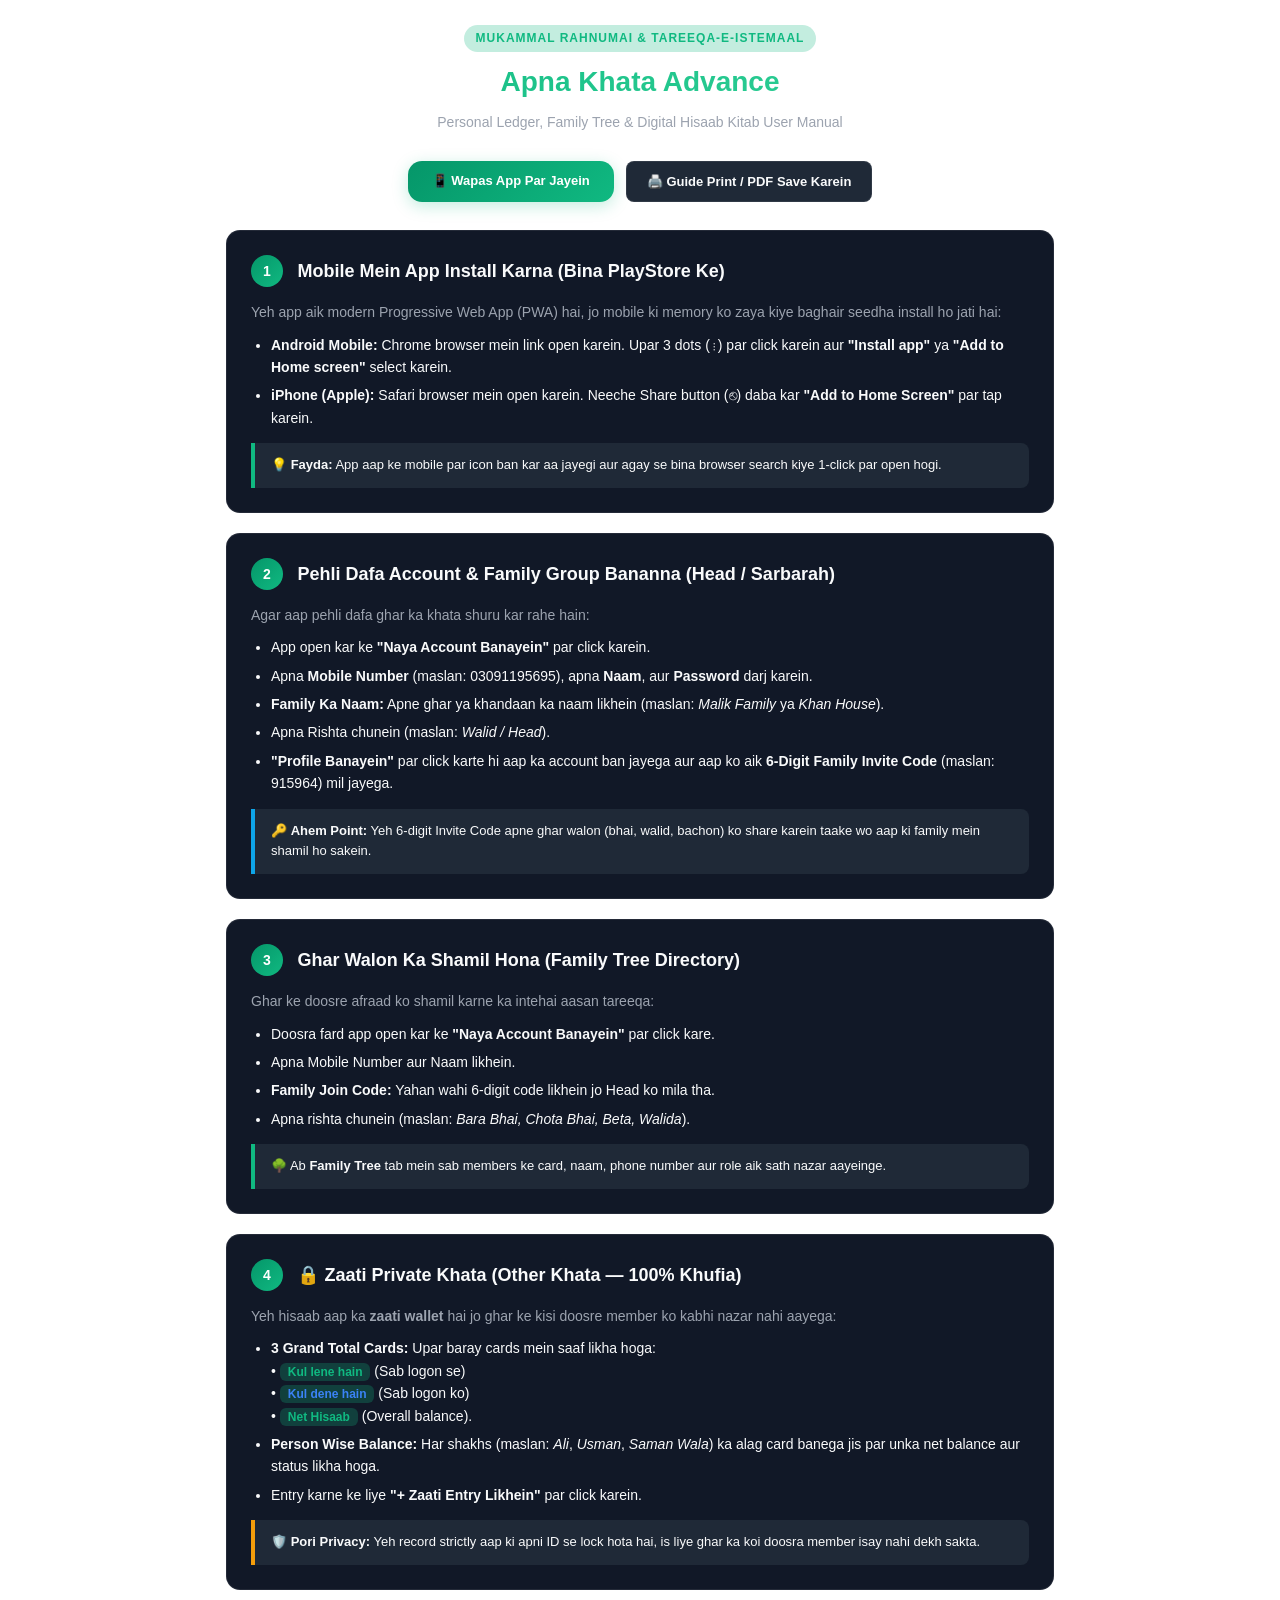
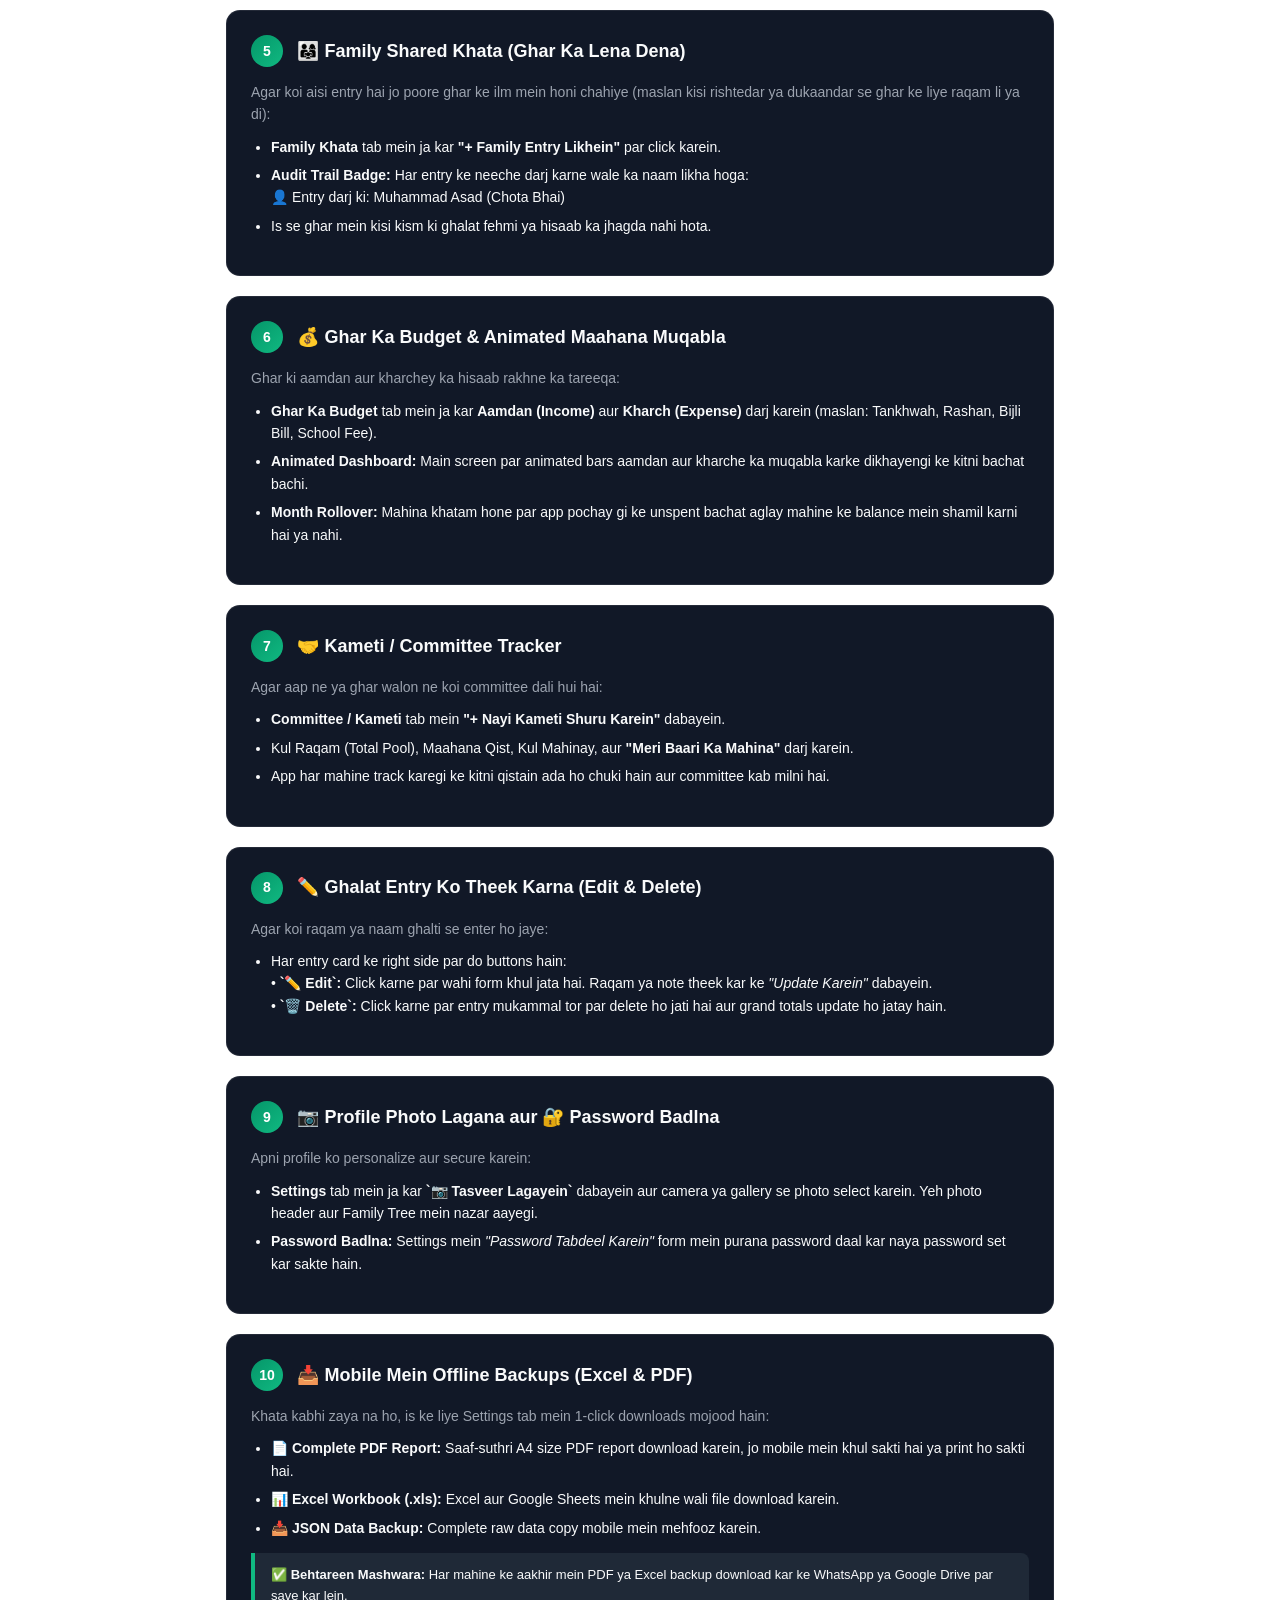
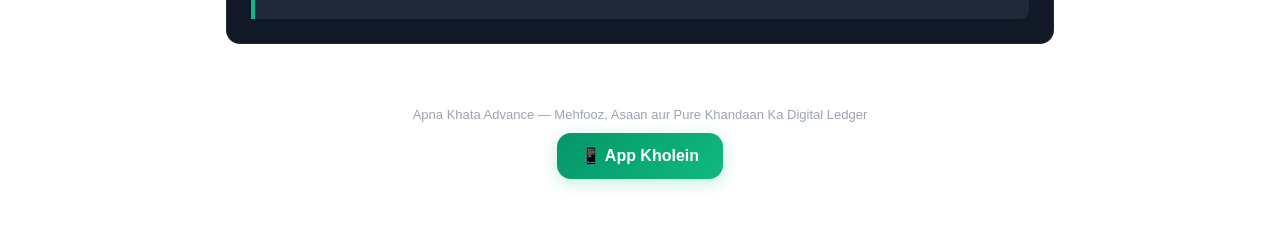
==== guide.html @ c57c8ec0 "Add files via upload" ====
<!DOCTYPE html>
<html lang="ur" dir="ltr">
<head>
  <meta charset="UTF-8">
  <meta name="viewport" content="width=device-width, initial-scale=1.0">
  <title>Apna Khata Advance - User Guide & Rahnumai</title>
  <link rel="icon" type="image/png" href="app-icon-192.png">
  <link rel="stylesheet" href="styles.css">
  <style>
    :root {
      --guide-max-w: 860px;
    }
    body {
      background-color: var(--bg-body);
      color: var(--text-main);
      font-family: -apple-system, BlinkMacSystemFont, "Segoe UI", Roboto, Oxygen, Ubuntu, Cantarell, sans-serif;
      line-height: 1.6;
      margin: 0;
      padding: 0;
    }
    .guide-container {
      max-width: var(--guide-max-w);
      margin: 0 auto;
      padding: 24px 16px 60px;
    }
    .guide-header {
      text-align: center;
      margin-bottom: 28px;
    }
    .guide-badge {
      display: inline-block;
      background: var(--primary-glow);
      color: var(--primary);
      padding: 4px 12px;
      border-radius: 20px;
      font-size: 12px;
      font-weight: 800;
      letter-spacing: 1px;
      text-transform: uppercase;
      margin-bottom: 8px;
    }
    .guide-title {
      font-size: 28px;
      font-weight: 900;
      margin: 0 0 6px;
      background: linear-gradient(135deg, #10b981 0%, #34d399 100%);
      -webkit-background-clip: text;
      -webkit-text-fill-color: transparent;
    }
    .guide-sub {
      font-size: 14px;
      color: var(--text-muted);
      margin: 0;
    }
    .guide-banner-card {
      background: var(--bg-card);
      border: 1px solid var(--border);
      border-radius: var(--radius-lg);
      overflow: hidden;
      margin-bottom: 32px;
      box-shadow: 0 10px 30px rgba(0,0,0,0.25);
    }
    .guide-banner-img {
      width: 100%;
      height: auto;
      display: block;
    }
    .guide-actions-bar {
      display: flex;
      justify-content: center;
      gap: 12px;
      padding: 16px;
      background: var(--bg-card-subtle);
      border-top: 1px solid var(--border);
      flex-wrap: wrap;
    }
    .guide-step-card {
      background: var(--bg-card);
      border: 1px solid var(--border);
      border-radius: var(--radius-md);
      padding: 24px;
      margin-bottom: 20px;
      position: relative;
      transition: transform 0.2s ease, box-shadow 0.2s ease;
    }
    .guide-step-card:hover {
      box-shadow: 0 8px 24px rgba(0,0,0,0.15);
    }
    .step-number-badge {
      display: inline-flex;
      align-items: center;
      justify-content: center;
      width: 32px;
      height: 32px;
      background: var(--primary-gradient);
      color: #fff;
      border-radius: 50%;
      font-weight: 800;
      font-size: 14px;
      margin-right: 10px;
      vertical-align: middle;
    }
    .step-heading {
      font-size: 18px;
      font-weight: 800;
      color: var(--text-main);
      display: inline-block;
      vertical-align: middle;
      margin: 0;
    }
    .step-content {
      margin-top: 14px;
      font-size: 14px;
      color: var(--text-muted);
    }
    .step-content p {
      margin: 0 0 10px;
    }
    .step-list {
      margin: 0 0 14px;
      padding-left: 20px;
    }
    .step-list li {
      margin-bottom: 6px;
      color: var(--text-main);
    }
    .tip-box {
      background: var(--bg-card-subtle);
      border-left: 4px solid var(--primary);
      padding: 12px 16px;
      border-radius: 0 var(--radius-sm) var(--radius-sm) 0;
      font-size: 13px;
      color: var(--text-main);
      margin-top: 12px;
    }
    .tip-box.blue {
      border-left-color: var(--accent);
    }
    .tip-box.amber {
      border-left-color: #f59e0b;
    }
    .highlight-pill {
      background: var(--primary-glow);
      color: var(--primary);
      padding: 2px 8px;
      border-radius: 6px;
      font-weight: 700;
      font-size: 12px;
    }

    @media print {
      body {
        background: #fff !important;
        color: #000 !important;
      }
      .guide-actions-bar, .theme-toggle-btn {
        display: none !important;
      }
      .guide-step-card {
        border: 1px solid #ddd !important;
        background: #fff !important;
        page-break-inside: avoid;
      }
      .guide-title {
        -webkit-text-fill-color: #047857 !important;
      }
    }
  </style>
</head>
<body>

  <div class="guide-container">

    <!-- HEADER -->
    <header class="guide-header">
      <span class="guide-badge">Mukammal Rahnumai & Tareeqa-e-Istemaal</span>
      <h1 class="guide-title">Apna Khata Advance</h1>
      <p class="guide-sub">Personal Ledger, Family Tree & Digital Hisaab Kitab User Manual</p>
    </header>

    <!-- ACTION BAR -->
    <div style="display: flex; justify-content: center; gap: 12px; margin-bottom: 28px; flex-wrap: wrap;">
      <a href="index.html" class="btn-primary" style="text-decoration:none; width:auto; padding:10px 24px; font-size:13px; font-weight:800;">
        📱 Wapas App Par Jayein
      </a>
      <button type="button" class="month-nav-btn" onclick="window.print()" style="padding:10px 20px; font-size:13px; font-weight:800;">
        🖨️ Guide Print / PDF Save Karein
      </button>
    </div>

    <!-- STEP 1: INSTALL APP -->
    <div class="guide-step-card">
      <div>
        <span class="step-number-badge">1</span>
        <h2 class="step-heading">Mobile Mein App Install Karna (Bina PlayStore Ke)</h2>
      </div>
      <div class="step-content">
        <p>Yeh app aik modern Progressive Web App (PWA) hai, jo mobile ki memory ko zaya kiye baghair seedha install ho jati hai:</p>
        <ul class="step-list">
          <li><strong>Android Mobile:</strong> Chrome browser mein link open karein. Upar 3 dots (⋮) par click karein aur <strong>"Install app"</strong> ya <strong>"Add to Home screen"</strong> select karein.</li>
          <li><strong>iPhone (Apple):</strong> Safari browser mein open karein. Neeche Share button (⎋) daba kar <strong>"Add to Home Screen"</strong> par tap karein.</li>
        </ul>
        <div class="tip-box">
          💡 <strong>Fayda:</strong> App aap ke mobile par icon ban kar aa jayegi aur agay se bina browser search kiye 1-click par open hogi.
        </div>
      </div>
    </div>

    <!-- STEP 2: REGISTER HEAD & CREATE FAMILY -->
    <div class="guide-step-card">
      <div>
        <span class="step-number-badge">2</span>
        <h2 class="step-heading">Pehli Dafa Account & Family Group Bananna (Head / Sarbarah)</h2>
      </div>
      <div class="step-content">
        <p>Agar aap pehli dafa ghar ka khata shuru kar rahe hain:</p>
        <ul class="step-list">
          <li>App open kar ke <strong>"Naya Account Banayein"</strong> par click karein.</li>
          <li>Apna <strong>Mobile Number</strong> (maslan: <code>03091195695</code>), apna <strong>Naam</strong>, aur <strong>Password</strong> darj karein.</li>
          <li><strong>Family Ka Naam:</strong> Apne ghar ya khandaan ka naam likhein (maslan: <em>Malik Family</em> ya <em>Khan House</em>).</li>
          <li>Apna Rishta chunein (maslan: <em>Walid / Head</em>).</li>
          <li><strong>"Profile Banayein"</strong> par click karte hi aap ka account ban jayega aur aap ko aik <strong>6-Digit Family Invite Code</strong> (maslan: <code>915964</code>) mil jayega.</li>
        </ul>
        <div class="tip-box blue">
          🔑 <strong>Ahem Point:</strong> Yeh 6-digit Invite Code apne ghar walon (bhai, walid, bachon) ko share karein taake wo aap ki family mein shamil ho sakein.
        </div>
      </div>
    </div>

    <!-- STEP 3: FAMILY TREE -->
    <div class="guide-step-card">
      <div>
        <span class="step-number-badge">3</span>
        <h2 class="step-heading">Ghar Walon Ka Shamil Hona (Family Tree Directory)</h2>
      </div>
      <div class="step-content">
        <p>Ghar ke doosre afraad ko shamil karne ka intehai aasan tareeqa:</p>
        <ul class="step-list">
          <li>Doosra fard app open kar ke <strong>"Naya Account Banayein"</strong> par click kare.</li>
          <li>Apna Mobile Number aur Naam likhein.</li>
          <li><strong>Family Join Code:</strong> Yahan wahi 6-digit code likhein jo Head ko mila tha.</li>
          <li>Apna rishta chunein (maslan: <em>Bara Bhai, Chota Bhai, Beta, Walida</em>).</li>
        </ul>
        <div class="tip-box">
          🌳 Ab <strong>Family Tree</strong> tab mein sab members ke card, naam, phone number aur role aik sath nazar aayeinge.
        </div>
      </div>
    </div>

    <!-- STEP 4: ZAATI PRIVATE KHATA -->
    <div class="guide-step-card">
      <div>
        <span class="step-number-badge">4</span>
        <h2 class="step-heading">🔒 Zaati Private Khata (Other Khata — 100% Khufia)</h2>
      </div>
      <div class="step-content">
        <p>Yeh hisaab aap ka <strong>zaati wallet</strong> hai jo ghar ke kisi doosre member ko kabhi nazar nahi aayega:</p>
        <ul class="step-list">
          <li><strong>3 Grand Total Cards:</strong> Upar baray cards mein saaf likha hoga:
            <br>• <span class="highlight-pill" style="color:#10b981;">Kul lene hain</span> (Sab logon se)
            <br>• <span class="highlight-pill" style="color:#3b82f6;">Kul dene hain</span> (Sab logon ko)
            <br>• <span class="highlight-pill">Net Hisaab</span> (Overall balance).
          </li>
          <li><strong>Person Wise Balance:</strong> Har shakhs (maslan: <em>Ali</em>, <em>Usman</em>, <em>Saman Wala</em>) ka alag card banega jis par unka net balance aur status likha hoga.</li>
          <li>Entry karne ke liye <strong>"+ Zaati Entry Likhein"</strong> par click karein.</li>
        </ul>
        <div class="tip-box amber">
          🛡️ <strong>Pori Privacy:</strong> Yeh record strictly aap ki apni ID se lock hota hai, is liye ghar ka koi doosra member isay nahi dekh sakta.
        </div>
      </div>
    </div>

    <!-- STEP 5: FAMILY SHARED KHATA -->
    <div class="guide-step-card">
      <div>
        <span class="step-number-badge">5</span>
        <h2 class="step-heading">👨‍👩‍👧 Family Shared Khata (Ghar Ka Lena Dena)</h2>
      </div>
      <div class="step-content">
        <p>Agar koi aisi entry hai jo poore ghar ke ilm mein honi chahiye (maslan kisi rishtedar ya dukaandar se ghar ke liye raqam li ya di):</p>
        <ul class="step-list">
          <li><strong>Family Khata</strong> tab mein ja kar <strong>"+ Family Entry Likhein"</strong> par click karein.</li>
          <li><strong>Audit Trail Badge:</strong> Har entry ke neeche darj karne wale ka naam likha hoga:
            <br><code>👤 Entry darj ki: Muhammad Asad (Chota Bhai)</code>
          </li>
          <li>Is se ghar mein kisi kism ki ghalat fehmi ya hisaab ka jhagda nahi hota.</li>
        </ul>
      </div>
    </div>

    <!-- STEP 6: HOUSEHOLD BUDGET & COMPARISON DASHBOARD -->
    <div class="guide-step-card">
      <div>
        <span class="step-number-badge">6</span>
        <h2 class="step-heading">💰 Ghar Ka Budget & Animated Maahana Muqabla</h2>
      </div>
      <div class="step-content">
        <p>Ghar ki aamdan aur kharchey ka hisaab rakhne ka tareeqa:</p>
        <ul class="step-list">
          <li><strong>Ghar Ka Budget</strong> tab mein ja kar <strong>Aamdan (Income)</strong> aur <strong>Kharch (Expense)</strong> darj karein (maslan: Tankhwah, Rashan, Bijli Bill, School Fee).</li>
          <li><strong>Animated Dashboard:</strong> Main screen par animated bars aamdan aur kharche ka muqabla karke dikhayengi ke kitni bachat bachi.</li>
          <li><strong>Month Rollover:</strong> Mahina khatam hone par app pochay gi ke unspent bachat aglay mahine ke balance mein shamil karni hai ya nahi.</li>
        </ul>
      </div>
    </div>

    <!-- STEP 7: KAMETI TRACKER -->
    <div class="guide-step-card">
      <div>
        <span class="step-number-badge">7</span>
        <h2 class="step-heading">🤝 Kameti / Committee Tracker</h2>
      </div>
      <div class="step-content">
        <p>Agar aap ne ya ghar walon ne koi committee dali hui hai:</p>
        <ul class="step-list">
          <li><strong>Committee / Kameti</strong> tab mein <strong>"+ Nayi Kameti Shuru Karein"</strong> dabayein.</li>
          <li>Kul Raqam (Total Pool), Maahana Qist, Kul Mahinay, aur <strong>"Meri Baari Ka Mahina"</strong> darj karein.</li>
          <li>App har mahine track karegi ke kitni qistain ada ho chuki hain aur committee kab milni hai.</li>
        </ul>
      </div>
    </div>

    <!-- STEP 8: EDIT & DELETE MISTAKES -->
    <div class="guide-step-card">
      <div>
        <span class="step-number-badge">8</span>
        <h2 class="step-heading">✏️ Ghalat Entry Ko Theek Karna (Edit & Delete)</h2>
      </div>
      <div class="step-content">
        <p>Agar koi raqam ya naam ghalti se enter ho jaye:</p>
        <ul class="step-list">
          <li>Har entry card ke right side par do buttons hain:
            <br>• <strong>`✏️ Edit`:</strong> Click karne par wahi form khul jata hai. Raqam ya note theek kar ke <em>"Update Karein"</em> dabayein.
            <br>• <strong>`🗑️ Delete`:</strong> Click karne par entry mukammal tor par delete ho jati hai aur grand totals update ho jatay hain.
          </li>
        </ul>
      </div>
    </div>

    <!-- STEP 9: PROFILE PHOTO & PASSWORD -->
    <div class="guide-step-card">
      <div>
        <span class="step-number-badge">9</span>
        <h2 class="step-heading">📷 Profile Photo Lagana aur 🔐 Password Badlna</h2>
      </div>
      <div class="step-content">
        <p>Apni profile ko personalize aur secure karein:</p>
        <ul class="step-list">
          <li><strong>Settings</strong> tab mein ja kar <strong>`📷 Tasveer Lagayein`</strong> dabayein aur camera ya gallery se photo select karein. Yeh photo header aur Family Tree mein nazar aayegi.</li>
          <li><strong>Password Badlna:</strong> Settings mein <em>"Password Tabdeel Karein"</em> form mein purana password daal kar naya password set kar sakte hain.</li>
        </ul>
      </div>
    </div>

    <!-- STEP 10: OFFLINE BACKUPS -->
    <div class="guide-step-card">
      <div>
        <span class="step-number-badge">10</span>
        <h2 class="step-heading">📥 Mobile Mein Offline Backups (Excel & PDF)</h2>
      </div>
      <div class="step-content">
        <p>Khata kabhi zaya na ho, is ke liye Settings tab mein 1-click downloads mojood hain:</p>
        <ul class="step-list">
          <li><strong>📄 Complete PDF Report:</strong> Saaf-suthri A4 size PDF report download karein, jo mobile mein khul sakti hai ya print ho sakti hai.</li>
          <li><strong>📊 Excel Workbook (.xls):</strong> Excel aur Google Sheets mein khulne wali file download karein.</li>
          <li><strong>📥 JSON Data Backup:</strong> Complete raw data copy mobile mein mehfooz karein.</li>
        </ul>
        <div class="tip-box">
          ✅ <strong>Behtareen Mashwara:</strong> Har mahine ke aakhir mein PDF ya Excel backup download kar ke WhatsApp ya Google Drive par save kar lein.
        </div>
      </div>
    </div>

    <!-- FOOTER -->
    <div style="text-align: center; margin-top: 40px; padding-top: 20px; border-top: 1px solid var(--border); color: var(--text-muted); font-size: 13px;">
      <p>Apna Khata Advance — Mehfooz, Asaan aur Pure Khandaan Ka Digital Ledger</p>
      <a href="index.html" class="btn-primary" style="text-decoration:none; display:inline-block; width:auto; padding:10px 24px; font-weight:800; margin-top:8px;">
        📱 App Kholein
      </a>
    </div>

  </div>

</body>
</html>
---- styles.css ----
:root {
  --bg-main: #0b0f19;
  --bg-card: #111827;
  --bg-card-subtle: #1f2937;
  --bg-card-hover: #283548;
  --primary: #10b981;
  --primary-glow: rgba(16, 185, 129, 0.25);
  --primary-gradient: linear-gradient(135deg, #059669 0%, #10b981 100%);
  --accent: #0ea5e9;
  --accent-gradient: linear-gradient(135deg, #0284c7 0%, #38bdf8 100%);
  --success: #10b981;
  --success-bg: rgba(16, 185, 129, 0.12);
  --danger: #ef4444;
  --danger-bg: rgba(239, 68, 68, 0.12);
  --warning: #f59e0b;
  --text-main: #f9fafb;
  --text-muted: #9ca3af;
  --border: rgba(255, 255, 255, 0.08);
  --border-focus: #10b981;
  --radius-sm: 8px;
  --radius-md: 14px;
  --radius-lg: 22px;
  --shadow: 0 10px 25px -5px rgba(0, 0, 0, 0.4);
  --font: -apple-system, BlinkMacSystemFont, "Segoe UI", Roboto, Helvetica, Arial, sans-serif;
}

/* LIGHT THEME VARIABLES */
body.light-theme {
  --bg-main: #f1f5f9;
  --bg-card: #ffffff;
  --bg-card-subtle: #f8fafc;
  --bg-card-hover: #e2e8f0;
  --text-main: #0f172a;
  --text-muted: #64748b;
  --border: rgba(0, 0, 0, 0.08);
  --border-focus: #059669;
  --shadow: 0 8px 20px -3px rgba(0, 0, 0, 0.08);
}

* {
  box-sizing: border-box;
  margin: 0;
  padding: 0;
  font-family: var(--font);
  -webkit-tap-highlight-color: transparent;
}

body {
  background: var(--bg-main);
  color: var(--text-main);
  min-height: 100vh;
  display: flex;
  flex-direction: column;
  transition: background 0.25s ease, color 0.25s ease;
}

/* INSTALL BANNER */
.install-banner {
  background: linear-gradient(90deg, #059669, #0284c7);
  color: #fff;
  padding: 12px 18px;
  display: flex;
  align-items: center;
  justify-content: space-between;
  box-shadow: 0 4px 14px rgba(5, 150, 105, 0.35);
  position: sticky;
  top: 0;
  z-index: 1000;
  animation: slideDown 0.3s ease;
}

@keyframes slideDown {
  from { transform: translateY(-100%); }
  to { transform: translateY(0); }
}

.install-btn {
  background: #ffffff;
  color: #059669;
  border: none;
  padding: 8px 18px;
  border-radius: 20px;
  font-size: 13px;
  font-weight: 800;
  cursor: pointer;
  box-shadow: 0 2px 8px rgba(0, 0, 0, 0.15);
}

.install-btn:active { transform: scale(0.96); }

/* AUTH SCREEN */
.auth-container {
  min-height: 100vh;
  display: flex;
  align-items: center;
  justify-content: center;
  padding: 20px;
  background: radial-gradient(circle at 50% 10%, #064e3b 0%, var(--bg-main) 75%);
}

.auth-card {
  width: 100%;
  max-width: 440px;
  background: var(--bg-card);
  border: 1px solid var(--border);
  border-radius: var(--radius-lg);
  padding: 32px 26px;
  box-shadow: var(--shadow);
}

.brand-icon-img {
  width: 58px;
  height: 58px;
  border-radius: 16px;
  margin-bottom: 8px;
  box-shadow: 0 6px 16px var(--primary-glow);
}

.auth-tabs {
  display: flex;
  background: var(--bg-card-subtle);
  padding: 4px;
  border-radius: var(--radius-md);
  margin-bottom: 24px;
}

.auth-tab {
  flex: 1;
  padding: 10px;
  border: none;
  background: transparent;
  color: var(--text-muted);
  font-weight: 700;
  font-size: 14px;
  border-radius: var(--radius-sm);
  cursor: pointer;
}

.auth-tab.active {
  background: var(--primary-gradient);
  color: #fff;
  box-shadow: 0 4px 10px var(--primary-glow);
}

.form-group {
  margin-bottom: 16px;
}

.form-group label {
  display: block;
  font-size: 12px;
  font-weight: 700;
  color: var(--text-muted);
  margin-bottom: 6px;
  text-transform: uppercase;
  letter-spacing: 0.5px;
}

.form-input, .form-select {
  width: 100%;
  background: var(--bg-card-subtle);
  border: 1px solid var(--border);
  border-radius: var(--radius-md);
  padding: 12px 16px;
  color: var(--text-main);
  font-size: 15px;
  outline: none;
  transition: all 0.2s ease;
}

.form-input:focus, .form-select:focus {
  border-color: var(--border-focus);
  box-shadow: 0 0 0 3px var(--primary-glow);
}

.btn-primary {
  width: 100%;
  padding: 14px;
  background: var(--primary-gradient);
  color: #fff;
  border: none;
  border-radius: var(--radius-md);
  font-size: 16px;
  font-weight: 800;
  cursor: pointer;
  box-shadow: 0 4px 16px var(--primary-glow);
  transition: transform 0.15s ease;
}

.btn-primary:active { transform: scale(0.98); }

/* APP HEADER */
.app-header {
  background: var(--bg-card);
  border-bottom: 1px solid var(--border);
  padding: 12px 20px;
  position: sticky;
  top: 0;
  z-index: 50;
  backdrop-filter: blur(12px);
}

.header-inner {
  max-width: 1200px;
  margin: 0 auto;
  display: flex;
  justify-content: space-between;
  align-items: center;
}

.theme-toggle-btn {
  background: var(--bg-card-subtle);
  border: 1px solid var(--border);
  color: var(--text-main);
  padding: 8px 12px;
  border-radius: 20px;
  font-size: 13px;
  font-weight: 700;
  cursor: pointer;
  display: inline-flex;
  align-items: center;
  gap: 6px;
}

.user-box {
  display: flex;
  align-items: center;
  gap: 12px;
}

.user-avatar {
  width: 38px;
  height: 38px;
  border-radius: 50%;
  background: var(--primary-gradient);
  color: #fff;
  display: flex;
  align-items: center;
  justify-content: center;
  font-weight: 800;
  font-size: 15px;
}

/* APP NAVIGATION TABS */
.app-nav {
  background: var(--bg-card);
  border-bottom: 1px solid var(--border);
  overflow-x: auto;
  white-space: nowrap;
}

.nav-inner {
  max-width: 1200px;
  margin: 0 auto;
  display: flex;
  padding: 0 16px;
  gap: 6px;
}

.nav-tab-btn {
  padding: 14px 16px;
  background: transparent;
  border: none;
  color: var(--text-muted);
  font-weight: 700;
  font-size: 14px;
  cursor: pointer;
  border-bottom: 3px solid transparent;
  transition: all 0.2s ease;
}

.nav-tab-btn.active {
  color: var(--primary);
  border-bottom-color: var(--primary);
}

/* MAIN CONTENT */
.main-content {
  max-width: 1200px;
  margin: 0 auto;
  padding: 24px 16px 80px;
  width: 100%;
  flex: 1;
}

.view-section {
  display: none;
}

.view-section.active {
  display: block;
}

/* MONTH SELECTOR BAR */
.month-selector-bar {
  display: flex;
  justify-content: space-between;
  align-items: center;
  background: var(--bg-card);
  border: 1px solid var(--border);
  border-radius: var(--radius-md);
  padding: 12px 18px;
  margin-bottom: 20px;
  flex-wrap: wrap;
  gap: 12px;
}

.month-nav-btn {
  background: var(--bg-card-subtle);
  border: 1px solid var(--border);
  color: var(--text-main);
  padding: 8px 14px;
  border-radius: var(--radius-sm);
  font-weight: 700;
  cursor: pointer;
}

/* STAT CARDS */
.stats-grid {
  display: grid;
  grid-template-columns: repeat(auto-fit, minmax(240px, 1fr));
  gap: 16px;
  margin-bottom: 24px;
}

.stat-card {
  background: var(--bg-card);
  border: 1px solid var(--border);
  border-radius: var(--radius-md);
  padding: 20px;
  display: flex;
  align-items: center;
  gap: 16px;
  box-shadow: var(--shadow);
  transition: transform 0.2s;
}

.stat-card:hover { transform: translateY(-2px); }

.stat-icon {
  width: 52px;
  height: 52px;
  border-radius: var(--radius-md);
  display: flex;
  align-items: center;
  justify-content: center;
  font-size: 24px;
}

.stat-icon.green { background: var(--success-bg); color: var(--success); }
.stat-icon.red { background: var(--danger-bg); color: var(--danger); }
.stat-icon.blue { background: rgba(14, 165, 233, 0.15); color: var(--accent); }
.stat-icon.purple { background: rgba(168, 85, 247, 0.15); color: #c084fc; }

.stat-info h3 {
  font-size: 12px;
  color: var(--text-muted);
  font-weight: 700;
  text-transform: uppercase;
}

.stat-info p {
  font-size: 22px;
  font-weight: 800;
  margin-top: 4px;
}

/* ANIMATED COMPARISON CHART */
.chart-container {
  background: var(--bg-card);
  border: 1px solid var(--border);
  border-radius: var(--radius-md);
  padding: 22px;
  margin-bottom: 24px;
  box-shadow: var(--shadow);
}

.comparison-bars {
  display: flex;
  flex-direction: column;
  gap: 16px;
  margin-top: 16px;
}

.bar-row {
  display: flex;
  flex-direction: column;
  gap: 6px;
}

.bar-header {
  display: flex;
  justify-content: space-between;
  font-size: 13px;
  font-weight: 700;
}

.bar-track {
  height: 14px;
  background: var(--bg-card-subtle);
  border-radius: 10px;
  overflow: hidden;
}

.bar-fill {
  height: 100%;
  border-radius: 10px;
  transition: width 0.8s cubic-bezier(0.4, 0, 0.2, 1);
}

.bar-fill.income { background: var(--primary-gradient); }
.bar-fill.expense { background: linear-gradient(135deg, #ef4444, #f43f5e); }
.bar-fill.savings { background: var(--accent-gradient); }

/* ROLLOVER PROMPT BANNER */
.rollover-box {
  background: linear-gradient(135deg, rgba(16, 185, 129, 0.12), rgba(14, 165, 233, 0.12));
  border: 1px solid rgba(16, 185, 129, 0.3);
  border-radius: var(--radius-md);
  padding: 18px 20px;
  margin-bottom: 24px;
  display: flex;
  justify-content: space-between;
  align-items: center;
  flex-wrap: wrap;
  gap: 12px;
}

.btn-rollover {
  background: var(--primary);
  color: #fff;
  border: none;
  padding: 10px 18px;
  border-radius: var(--radius-sm);
  font-weight: 800;
  cursor: pointer;
}

/* CARD LISTS */
.card-list {
  display: flex;
  flex-direction: column;
  gap: 12px;
}

.item-card {
  background: var(--bg-card);
  border: 1px solid var(--border);
  border-radius: var(--radius-md);
  padding: 16px 20px;
  display: flex;
  justify-content: space-between;
  align-items: center;
  transition: all 0.2s ease;
}

.item-card:hover {
  border-color: rgba(255, 255, 255, 0.2);
  transform: translateY(-2px);
}

.item-main h4 {
  font-size: 16px;
  font-weight: 800;
  display: flex;
  align-items: center;
  gap: 8px;
}

.tag-private {
  font-size: 10px;
  background: rgba(239, 68, 68, 0.15);
  color: var(--danger);
  border: 1px solid rgba(239, 68, 68, 0.3);
  padding: 2px 6px;
  border-radius: 10px;
  font-weight: 700;
}

.tag-family {
  font-size: 10px;
  background: rgba(16, 185, 129, 0.15);
  color: var(--success);
  border: 1px solid rgba(16, 185, 129, 0.3);
  padding: 2px 6px;
  border-radius: 10px;
  font-weight: 700;
}

.item-amount {
  font-size: 18px;
  font-weight: 800;
}

.amount-receivable { color: var(--success); }
.amount-payable { color: var(--danger); }
.amount-neutral { color: var(--accent); }

/* MODALS */
.modal-overlay {
  position: fixed;
  inset: 0;
  background: rgba(0, 0, 0, 0.75);
  backdrop-filter: blur(6px);
  display: flex;
  align-items: center;
  justify-content: center;
  padding: 16px;
  z-index: 300;
  opacity: 0;
  pointer-events: none;
  transition: opacity 0.2s ease;
}

.modal-overlay.active {
  opacity: 1;
  pointer-events: auto;
}

.modal-content {
  background: var(--bg-card);
  border: 1px solid var(--border);
  border-radius: var(--radius-lg);
  width: 100%;
  max-width: 480px;
  max-height: 90vh;
  overflow-y: auto;
  box-shadow: var(--shadow);
  padding: 24px;
}

.modal-header {
  display: flex;
  justify-content: space-between;
  align-items: center;
  margin-bottom: 20px;
}

.btn-close-modal {
  background: transparent;
  border: none;
  font-size: 22px;
  color: var(--text-muted);
  cursor: pointer;
}

.toast-notice {
  position: fixed;
  bottom: 24px;
  right: 24px;
  background: var(--primary-gradient);
  color: #fff;
  padding: 12px 24px;
  border-radius: var(--radius-md);
  font-size: 14px;
  font-weight: 800;
  box-shadow: 0 10px 25px rgba(5, 150, 105, 0.4);
  transform: translateY(100px);
  opacity: 0;
  transition: all 0.3s ease;
  z-index: 500;
}

.toast-notice.show {
  transform: translateY(0);
  opacity: 1;
}

.empty-state {
  text-align: center;
  padding: 48px 20px;
  background: var(--bg-card);
  border: 1px dashed var(--border);
  border-radius: var(--radius-md);
  color: var(--text-muted);
}

/* ==============================================================================
   PEOPLE LEDGER & PERSON WISE BALANCE (MAQSOOD STORE INVENTORY & OTHER KHATA STYLE)
   ============================================================================== */
.section-badge {
  font-size: 11px;
  font-weight: 800;
  letter-spacing: 1px;
  text-transform: uppercase;
  color: #10b981;
  margin-bottom: 4px;
}

body.light-theme .section-badge {
  color: #047857;
}

.people-ledger-header {
  display: flex;
  justify-content: space-between;
  align-items: flex-start;
  flex-wrap: wrap;
  gap: 12px;
  margin-bottom: 18px;
}

.people-ledger-title {
  font-size: 26px;
  font-weight: 800;
  color: var(--text-main);
  letter-spacing: -0.5px;
}

.people-ledger-subtitle {
  font-size: 13px;
  color: var(--text-muted);
  margin-top: 4px;
}

.badge-pill-orange {
  background: #fef3c7;
  color: #b45309;
  font-size: 12px;
  font-weight: 800;
  padding: 6px 14px;
  border-radius: 20px;
  display: inline-flex;
  align-items: center;
}

body:not(.light-theme) .badge-pill-orange {
  background: rgba(245, 158, 11, 0.2);
  color: #fbbf24;
}

/* 3 GRAND TOTAL CARDS */
.ledger-grand-total-grid {
  display: grid;
  grid-template-columns: repeat(3, 1fr);
  gap: 16px;
  margin-bottom: 24px;
}

@media (max-width: 768px) {
  .ledger-grand-total-grid {
    grid-template-columns: 1fr;
  }
}

.card-ledger-stat {
  background: var(--bg-card);
  border: 1px solid var(--border);
  border-radius: 14px;
  padding: 20px 22px;
  position: relative;
  overflow: hidden;
  box-shadow: var(--shadow);
  display: flex;
  flex-direction: column;
  justify-content: space-between;
}

body.light-theme .card-ledger-stat {
  background: #ffffff;
  border-color: rgba(0, 0, 0, 0.08);
}

.card-ledger-stat::after {
  content: "";
  position: absolute;
  right: -25px;
  top: 50%;
  transform: translateY(-50%);
  width: 95px;
  height: 95px;
  border-radius: 50%;
  background: radial-gradient(circle, rgba(16, 185, 129, 0.1) 0%, transparent 70%);
  pointer-events: none;
}

.card-ledger-label {
  font-size: 13px;
  color: var(--text-muted);
  font-weight: 600;
}

.card-ledger-val {
  font-size: 30px;
  font-weight: 800;
  margin: 6px 0;
  letter-spacing: -0.5px;
}

.card-ledger-val.val-green {
  color: #10b981;
}

body.light-theme .card-ledger-val.val-green {
  color: #047857;
}

.card-ledger-val.val-blue {
  color: #38bdf8;
}

body.light-theme .card-ledger-val.val-blue {
  color: #0369a1;
}

.card-ledger-sub {
  font-size: 12px;
  color: var(--text-muted);
}

.card-ledger-stat.net-card {
  background: #0e6245 !important;
  color: #ffffff !important;
  border: none !important;
  box-shadow: 0 8px 24px rgba(14, 98, 69, 0.35);
}

.card-ledger-stat.net-card .card-ledger-label,
.card-ledger-stat.net-card .card-ledger-sub {
  color: rgba(255, 255, 255, 0.9) !important;
}

.card-ledger-stat.net-card .card-ledger-val {
  color: #ffffff !important;
}

/* PERSON WISE CARDS GRID */
.person-cards-grid {
  display: grid;
  grid-template-columns: repeat(auto-fill, minmax(260px, 1fr));
  gap: 16px;
  margin-bottom: 24px;
}

.person-card {
  background: var(--bg-card);
  border: 1px solid var(--border);
  border-radius: 14px;
  padding: 18px 20px;
  box-shadow: var(--shadow);
  transition: transform 0.2s, box-shadow 0.2s;
  display: flex;
  flex-direction: column;
  justify-content: space-between;
}

body.light-theme .person-card {
  background: #ffffff;
  border-color: rgba(0, 0, 0, 0.08);
}

.person-card:hover {
  transform: translateY(-2px);
  box-shadow: 0 12px 24px -6px rgba(0, 0, 0, 0.12);
}

.person-card-name {
  font-size: 19px;
  font-weight: 800;
  color: var(--text-main);
  margin-bottom: 4px;
}

.person-card-status {
  font-size: 13px;
  color: var(--text-muted);
  margin-bottom: 2px;
}

.person-card-sub {
  font-size: 11px;
  color: var(--text-muted);
  margin-bottom: 12px;
}

.person-card-divider {
  height: 1px;
  background: var(--border);
  margin-bottom: 12px;
}

body.light-theme .person-card-divider {
  background: #e2e8f0;
}

.person-card-amount {
  font-size: 24px;
  font-weight: 800;
  color: #10b981;
}

body.light-theme .person-card-amount {
  color: #047857;
}

.person-card-amount.payable-amt {
  color: #ef4444;
}

body.light-theme .person-card-amount.payable-amt {
  color: #b91c1c;
}

.entry-audit-badge {
  display: inline-flex;
  align-items: center;
  gap: 6px;
  font-size: 11px;
  font-weight: 600;
  color: var(--primary);
  background: var(--primary-glow);
  padding: 2px 8px;
  border-radius: 12px;
  margin-top: 4px;
}

.role-tag-pill {
  font-size: 10px;
  background: var(--bg-card-subtle);
  border: 1px solid var(--border);
  padding: 1px 6px;
  border-radius: 8px;
  color: var(--text-main);
}

/* Entry Action Buttons (Edit & Delete) */
.btn-entry-action {
  background: var(--bg-card-subtle);
  border: 1px solid var(--border);
  color: var(--text-main);
  padding: 5px 10px;
  border-radius: var(--radius-sm);
  font-size: 12px;
  cursor: pointer;
  font-weight: 700;
  display: inline-flex;
  align-items: center;
  gap: 4px;
  transition: all 0.2s ease;
}

.btn-entry-action:hover {
  background: var(--primary-glow);
  color: var(--primary);
  border-color: var(--primary);
}

.btn-entry-action.btn-del-khata {
  background: rgba(239, 68, 68, 0.08);
  border-color: rgba(239, 68, 68, 0.2);
  color: var(--danger);
}

.btn-entry-action.btn-del-khata:hover {
  background: rgba(239, 68, 68, 0.18);
  border-color: var(--danger);
}

/* User Avatar Img support */
.user-avatar img {
  width: 100%;
  height: 100%;
  border-radius: 50%;
  object-fit: cover;
  display: block;
}
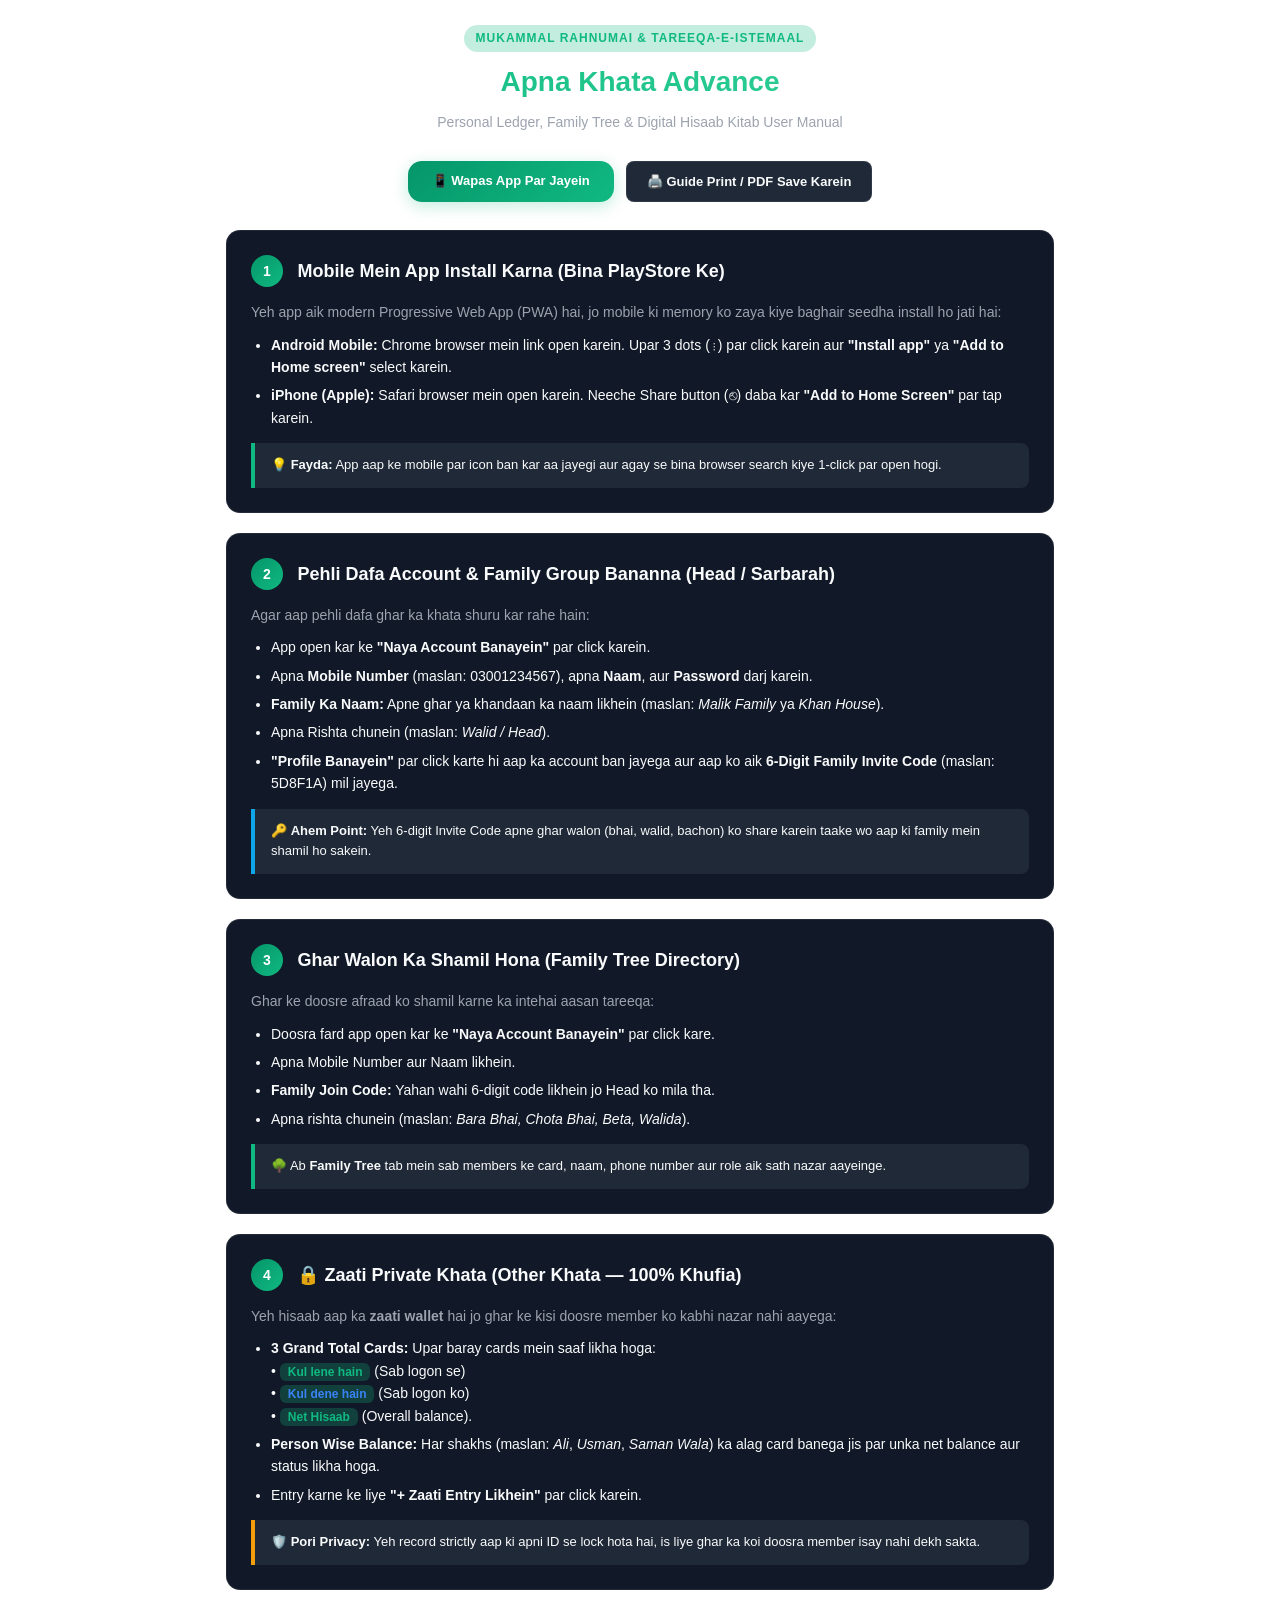
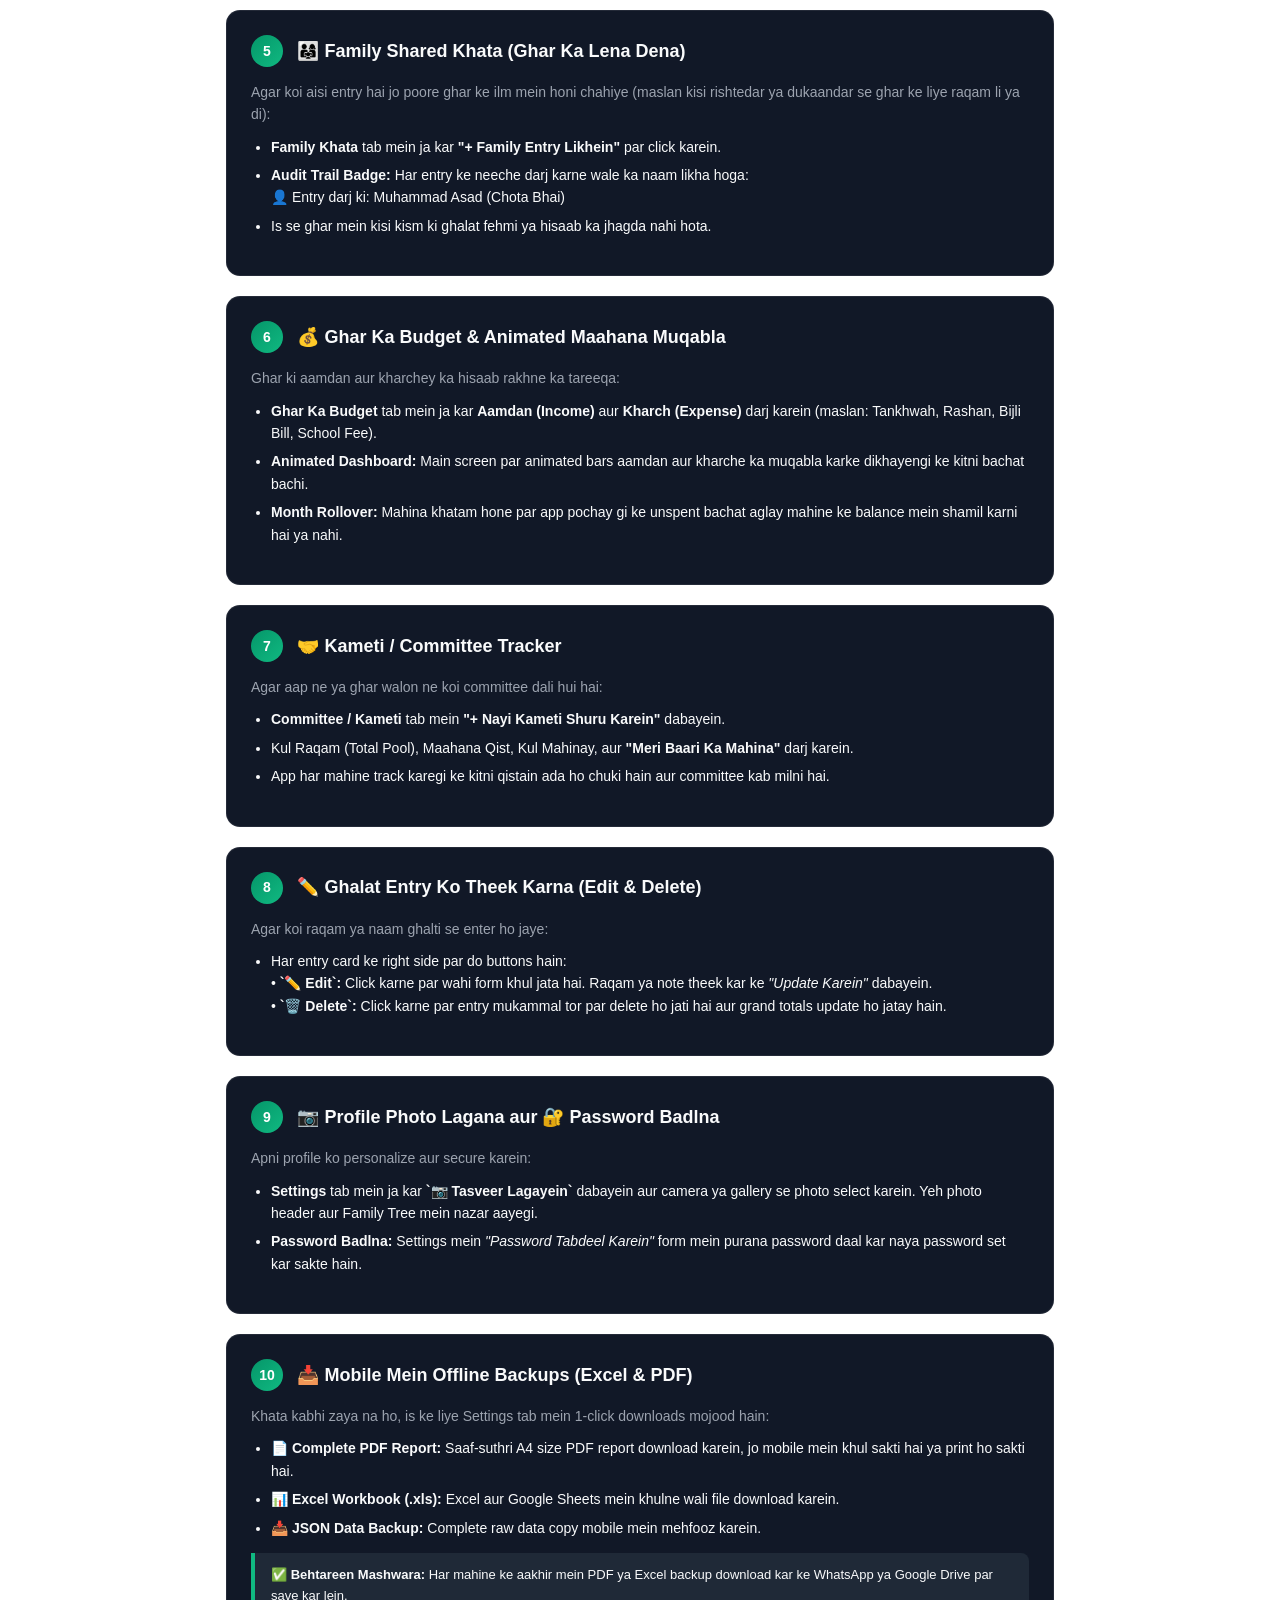
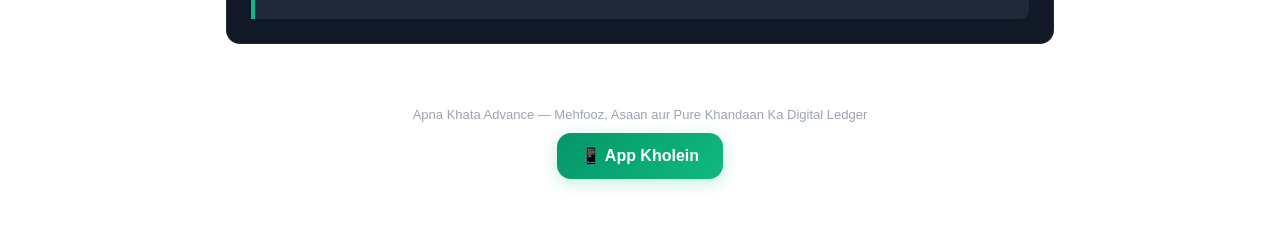
==== commit a75601db: "Add files via upload" ====
--- a/guide.html
+++ b/guide.html
@@ -216,10 +216,10 @@
         <p>Agar aap pehli dafa ghar ka khata shuru kar rahe hain:</p>
         <ul class="step-list">
           <li>App open kar ke <strong>"Naya Account Banayein"</strong> par click karein.</li>
-          <li>Apna <strong>Mobile Number</strong> (maslan: <code>03091195695</code>), apna <strong>Naam</strong>, aur <strong>Password</strong> darj karein.</li>
+          <li>Apna <strong>Mobile Number</strong> (maslan: <code>03001234567</code>), apna <strong>Naam</strong>, aur <strong>Password</strong> darj karein.</li>
           <li><strong>Family Ka Naam:</strong> Apne ghar ya khandaan ka naam likhein (maslan: <em>Malik Family</em> ya <em>Khan House</em>).</li>
           <li>Apna Rishta chunein (maslan: <em>Walid / Head</em>).</li>
-          <li><strong>"Profile Banayein"</strong> par click karte hi aap ka account ban jayega aur aap ko aik <strong>6-Digit Family Invite Code</strong> (maslan: <code>915964</code>) mil jayega.</li>
+          <li><strong>"Profile Banayein"</strong> par click karte hi aap ka account ban jayega aur aap ko aik <strong>6-Digit Family Invite Code</strong> (maslan: <code>5D8F1A</code>) mil jayega.</li>
         </ul>
         <div class="tip-box blue">
           🔑 <strong>Ahem Point:</strong> Yeh 6-digit Invite Code apne ghar walon (bhai, walid, bachon) ko share karein taake wo aap ki family mein shamil ho sakein.
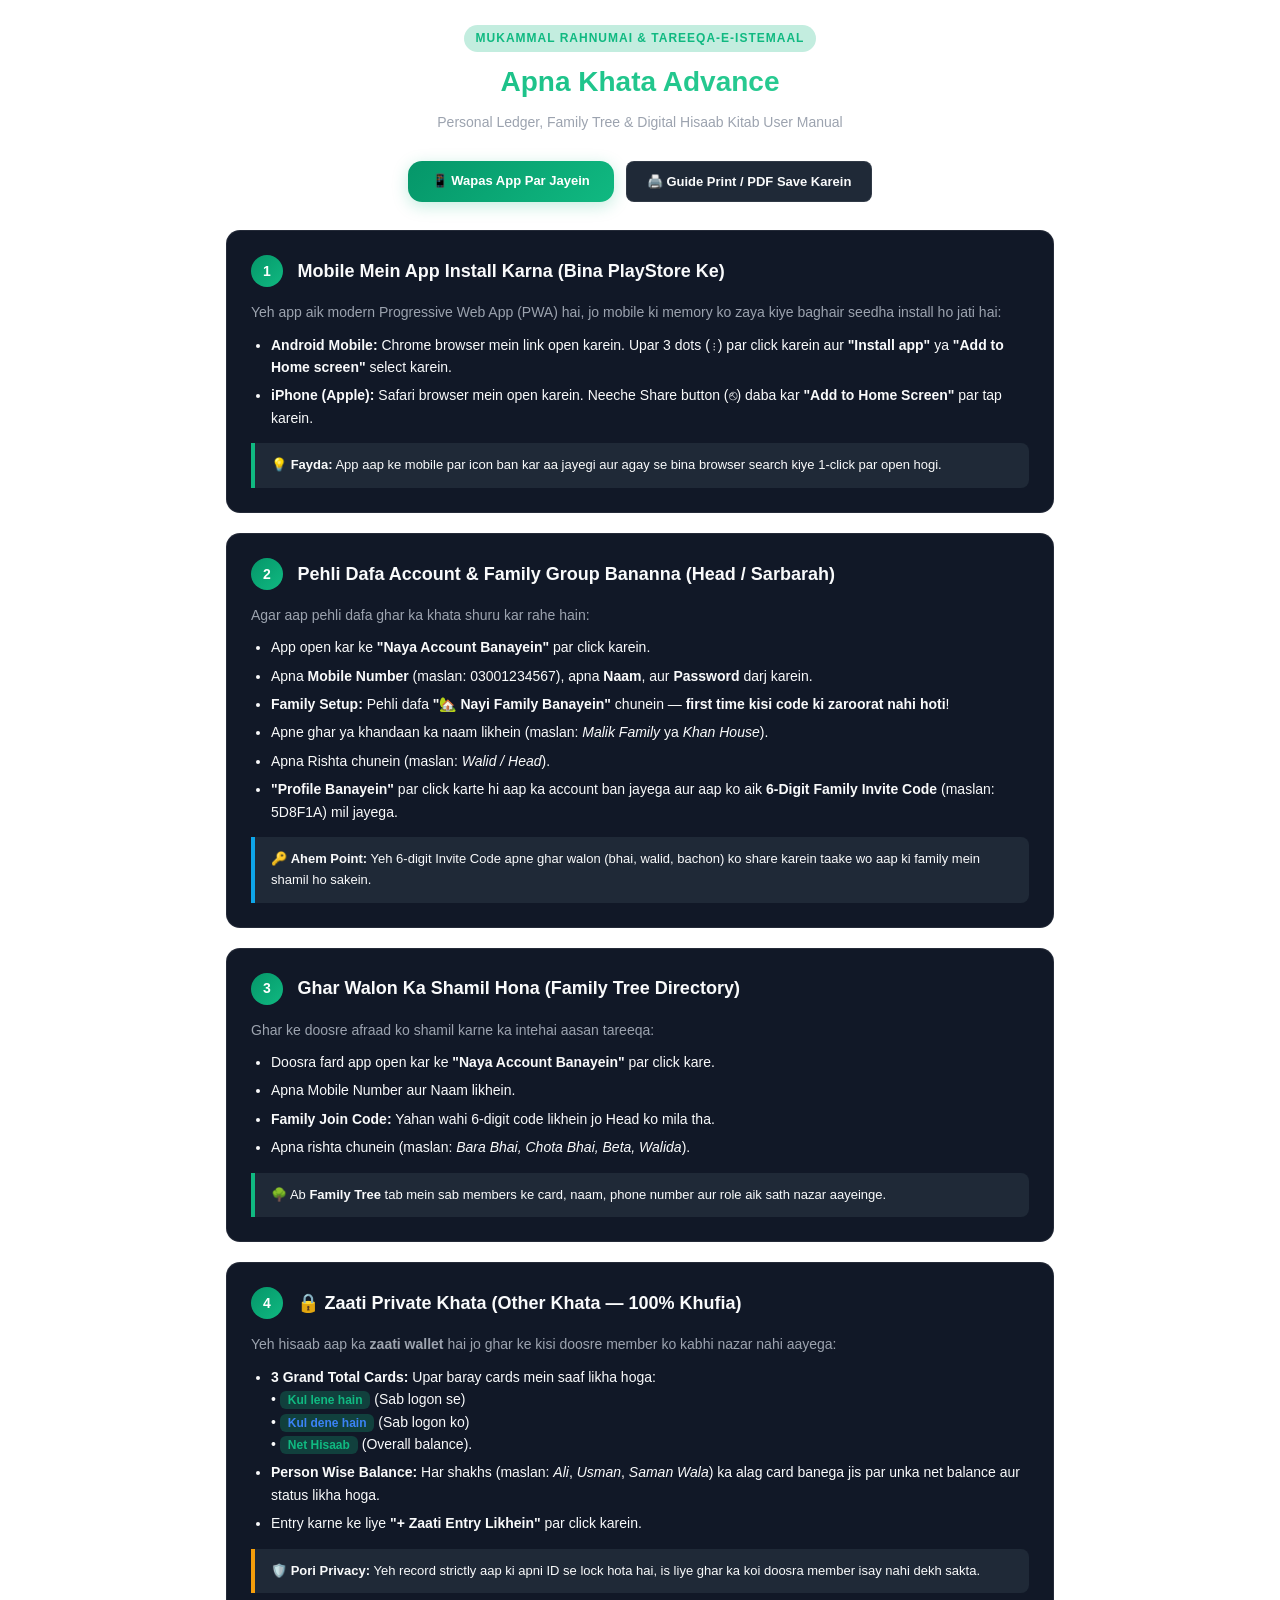
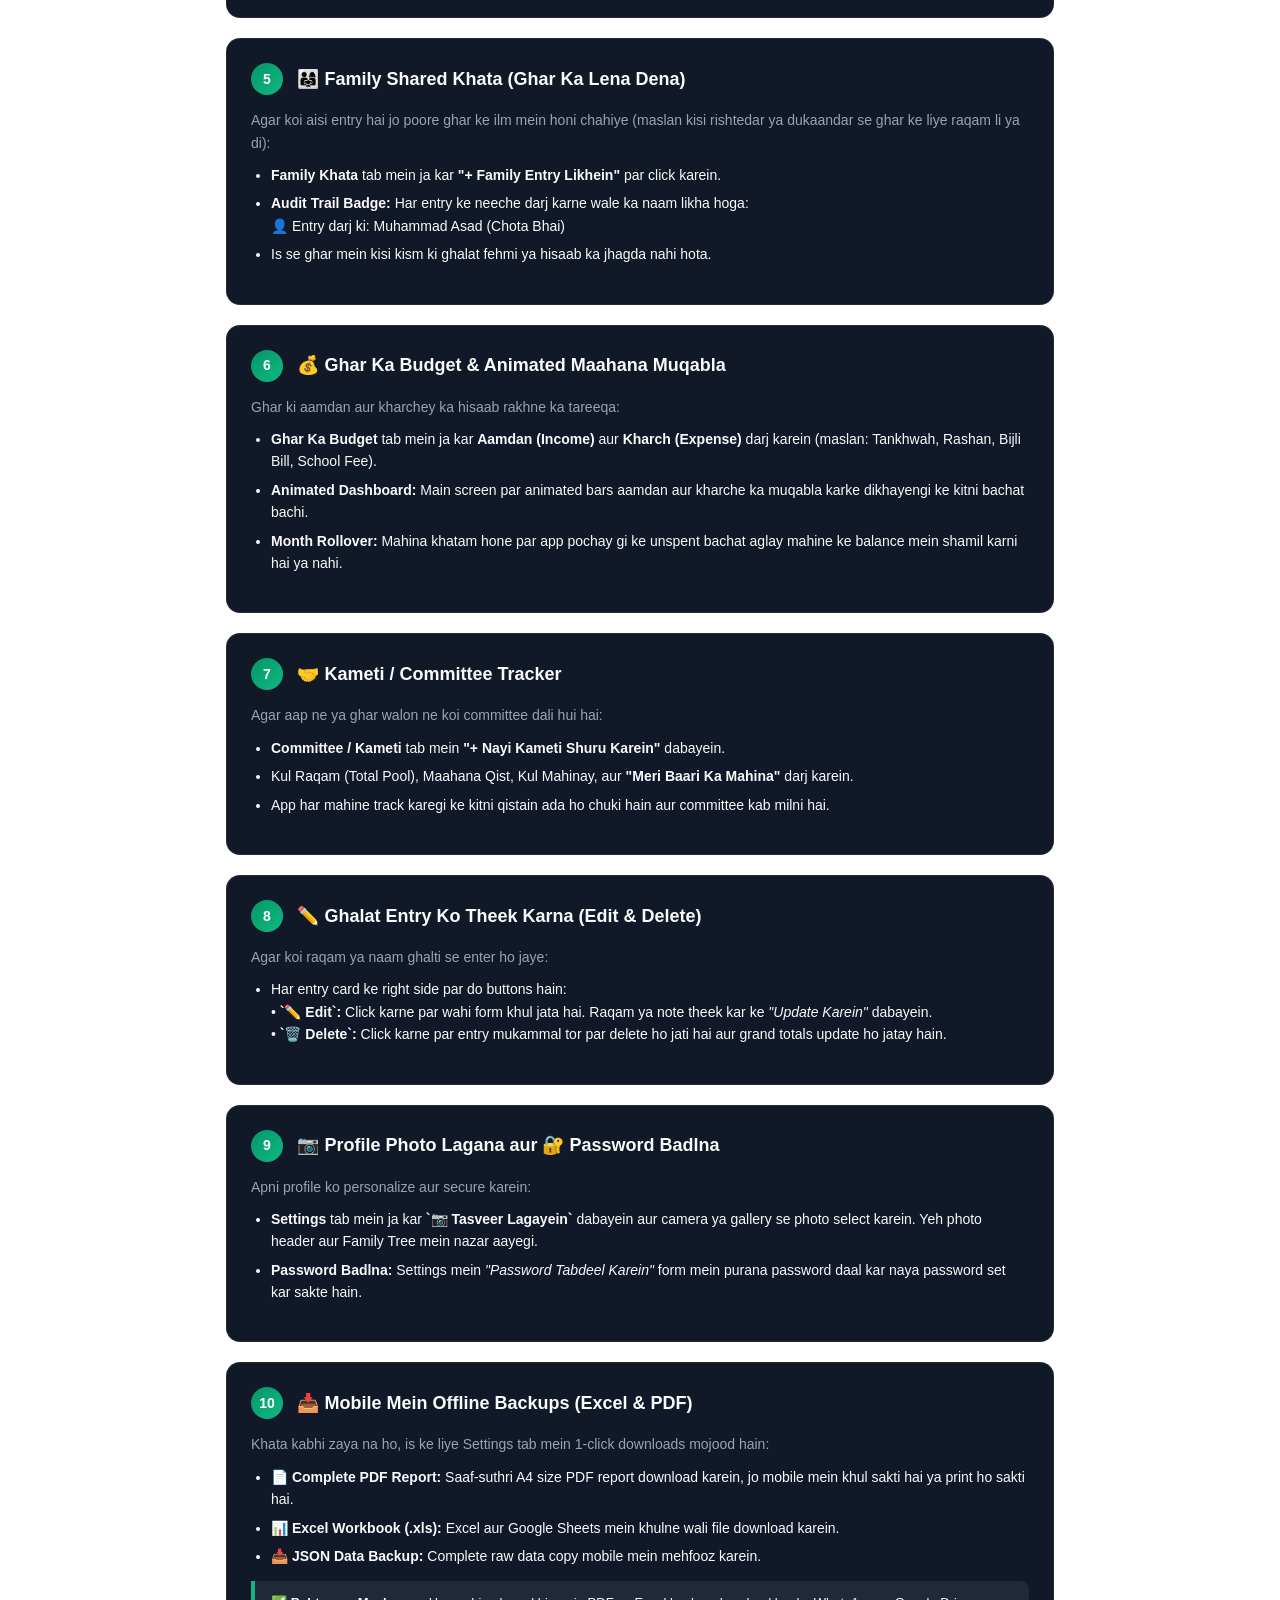
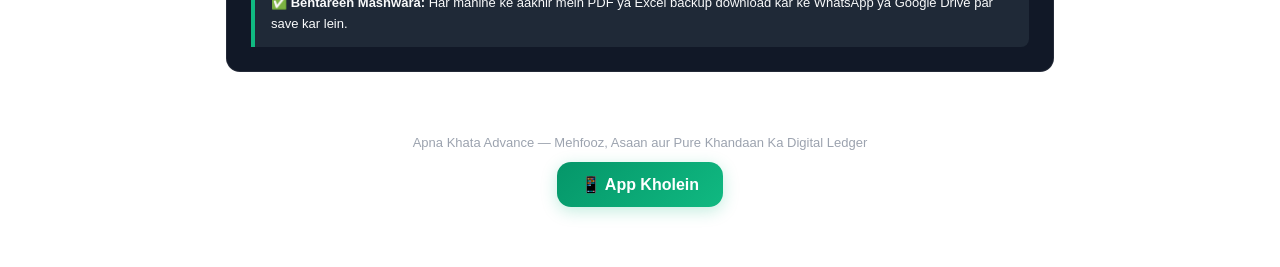
==== commit 202becc5: "Add files via upload" ====
--- a/guide.html
+++ b/guide.html
@@ -217,7 +217,8 @@
         <ul class="step-list">
           <li>App open kar ke <strong>"Naya Account Banayein"</strong> par click karein.</li>
           <li>Apna <strong>Mobile Number</strong> (maslan: <code>03001234567</code>), apna <strong>Naam</strong>, aur <strong>Password</strong> darj karein.</li>
-          <li><strong>Family Ka Naam:</strong> Apne ghar ya khandaan ka naam likhein (maslan: <em>Malik Family</em> ya <em>Khan House</em>).</li>
+          <li><strong>Family Setup:</strong> Pehli dafa <strong>"🏡 Nayi Family Banayein"</strong> chunein — <strong>first time kisi code ki zaroorat nahi hoti</strong>!</li>
+          <li>Apne ghar ya khandaan ka naam likhein (maslan: <em>Malik Family</em> ya <em>Khan House</em>).</li>
           <li>Apna Rishta chunein (maslan: <em>Walid / Head</em>).</li>
           <li><strong>"Profile Banayein"</strong> par click karte hi aap ka account ban jayega aur aap ko aik <strong>6-Digit Family Invite Code</strong> (maslan: <code>5D8F1A</code>) mil jayega.</li>
         </ul>
--- a/styles.css
+++ b/styles.css
@@ -864,3 +864,13 @@
   object-fit: cover;
   display: block;
 }
+
+/* Intro Video Chapter Buttons */
+.btn-chapter-jump {
+  transition: all 0.2s ease;
+}
+.btn-chapter-jump:hover {
+  border-color: var(--primary) !important;
+  background: var(--bg-card-hover) !important;
+  transform: translateY(-1px);
+}
